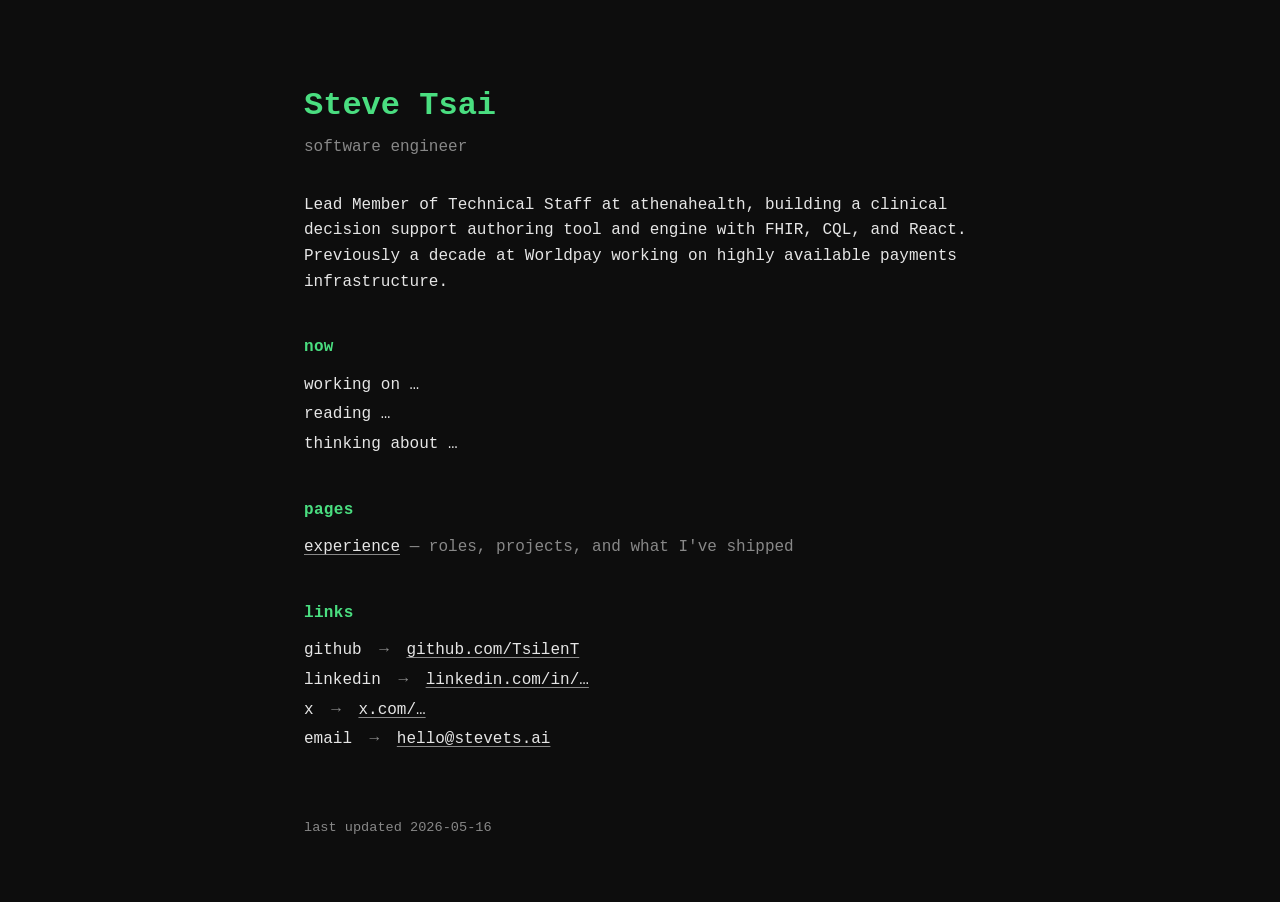
==== index.html @ f7899eb7 "Update current role to athenahealth LMTS" ====
<!DOCTYPE html>
<html lang="en">
<head>
  <meta charset="UTF-8">
  <meta name="viewport" content="width=device-width, initial-scale=1.0">
  <meta name="description" content="Steve Tsai — software engineer">
  <link rel="icon" type="image/svg+xml" href="favicon.svg">
  <link rel="stylesheet" href="style.css">
  <title>Steve Tsai</title>
</head>
<body>
  <main>
    <h1>Steve Tsai</h1>
    <p class="tagline">software engineer</p>

    <p>Lead Member of Technical Staff at athenahealth, building a clinical decision support authoring tool and engine with FHIR, CQL, and React. Previously a decade at Worldpay working on highly available payments infrastructure.</p>

    <h2>now</h2>
    <ul>
      <li>working on …</li>
      <li>reading …</li>
      <li>thinking about …</li>
    </ul>

    <h2>pages</h2>
    <ul>
      <li><a href="experience.html">experience</a> <span class="dim">— roles, projects, and what I've shipped</span></li>
    </ul>

    <h2>links</h2>
    <ul>
      <li>github <span class="arrow">→</span> <a href="https://github.com/TsilenT">github.com/TsilenT</a></li>
      <li>linkedin <span class="arrow">→</span> <a href="#">linkedin.com/in/…</a></li>
      <li>x <span class="arrow">→</span> <a href="#">x.com/…</a></li>
      <li>email <span class="arrow">→</span> <a href="mailto:hello@stevets.ai">hello@stevets.ai</a></li>
    </ul>

    <footer>last updated 2026-05-16</footer>
  </main>
</body>
</html>
---- style.css ----
:root {
  --bg: #0d0d0d;
  --fg: #e6e6e6;
  --dim: #888;
  --accent: #4ade80;
}
* { box-sizing: border-box; }
html, body {
  margin: 0;
  padding: 0;
  background: var(--bg);
  color: var(--fg);
  font-family: ui-monospace, "SF Mono", Menlo, Consolas, monospace;
  font-size: 16px;
  line-height: 1.6;
}
main {
  max-width: 720px;
  margin: 0 auto;
  padding: 5rem 1.5rem 4rem;
}
h1 {
  font-size: 2rem;
  margin: 0 0 0.25rem;
  color: var(--accent);
  font-weight: 600;
}
.tagline {
  color: var(--dim);
  margin: 0 0 2rem;
}
h2 {
  font-size: 1rem;
  color: var(--accent);
  font-weight: 600;
  margin: 2.5rem 0 0.75rem;
  text-transform: lowercase;
  letter-spacing: 0.02em;
}
h3 {
  font-size: 1rem;
  color: var(--fg);
  font-weight: 600;
  margin: 1.75rem 0 0.25rem;
}
p { margin: 0 0 1rem; }
ul {
  list-style: none;
  padding: 0;
  margin: 0;
}
li { margin: 0.25rem 0; }
a {
  color: var(--fg);
  text-decoration: underline;
  text-decoration-color: var(--dim);
  text-underline-offset: 3px;
}
a:hover {
  color: var(--accent);
  text-decoration-color: var(--accent);
}
.arrow { color: var(--dim); margin: 0 0.5rem; }
.dim { color: var(--dim); }
.date { color: var(--dim); font-size: 0.9rem; margin: 0 0 0.5rem; }
.role {
  margin: 1.5rem 0 1.75rem;
  padding-left: 1rem;
  border-left: 1px solid #222;
}
.role ul { margin-top: 0.5rem; }
.role li {
  position: relative;
  padding-left: 1.25rem;
  margin: 0.5rem 0;
  line-height: 1.55;
}
.role li::before {
  content: "-";
  color: var(--dim);
  position: absolute;
  left: 0;
}
nav { margin-bottom: 2rem; }
nav a { color: var(--dim); }
nav a:hover { color: var(--accent); }
footer {
  color: var(--dim);
  font-size: 0.85rem;
  margin-top: 4rem;
}
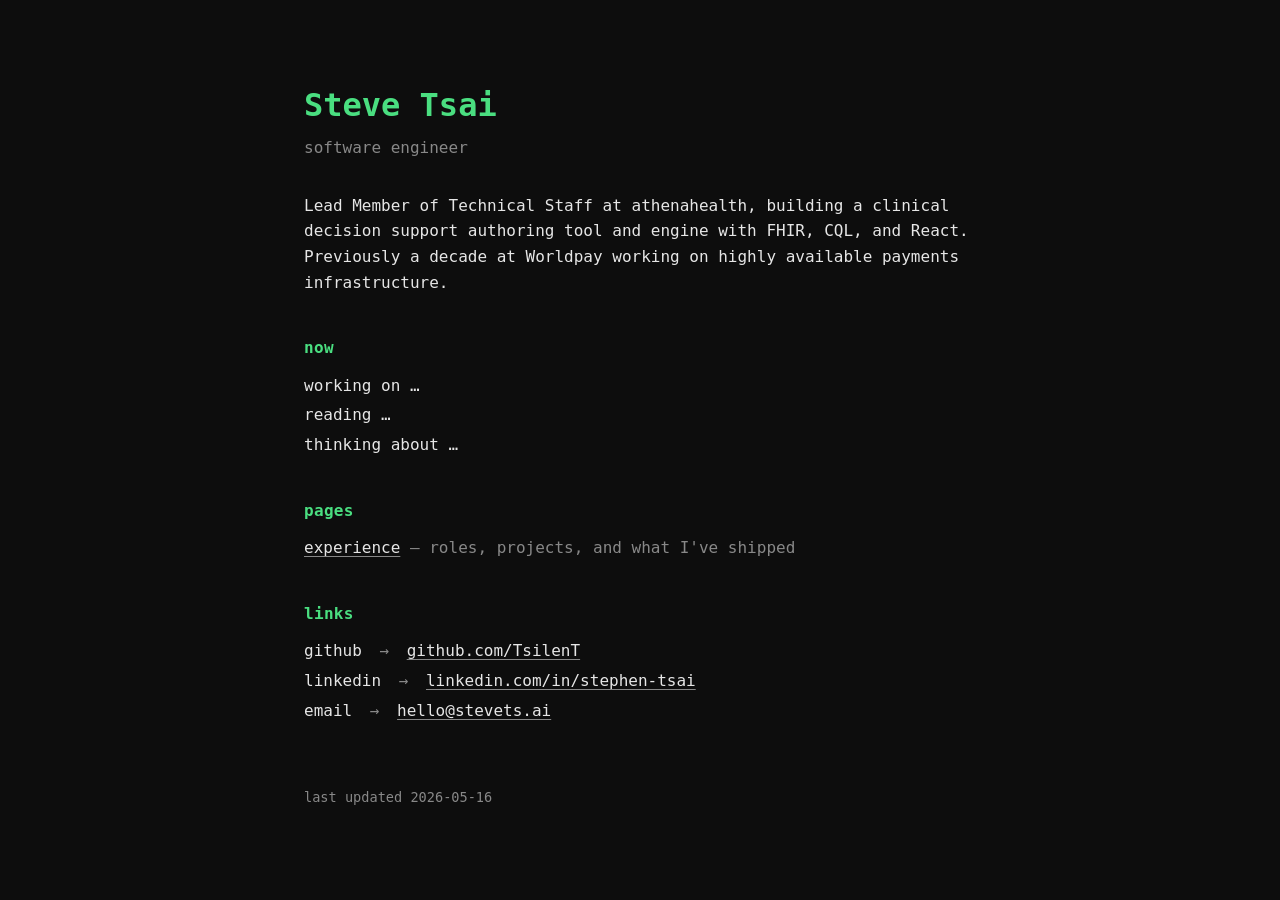
==== commit 9f077982: "Add real LinkedIn URL and drop X link" ====
--- a/index.html
+++ b/index.html
@@ -30,8 +30,7 @@
     <h2>links</h2>
     <ul>
       <li>github <span class="arrow">→</span> <a href="https://github.com/TsilenT">github.com/TsilenT</a></li>
-      <li>linkedin <span class="arrow">→</span> <a href="#">linkedin.com/in/…</a></li>
-      <li>x <span class="arrow">→</span> <a href="#">x.com/…</a></li>
+      <li>linkedin <span class="arrow">→</span> <a href="https://www.linkedin.com/in/stephen-tsai">linkedin.com/in/stephen-tsai</a></li>
       <li>email <span class="arrow">→</span> <a href="mailto:hello@stevets.ai">hello@stevets.ai</a></li>
     </ul>
 
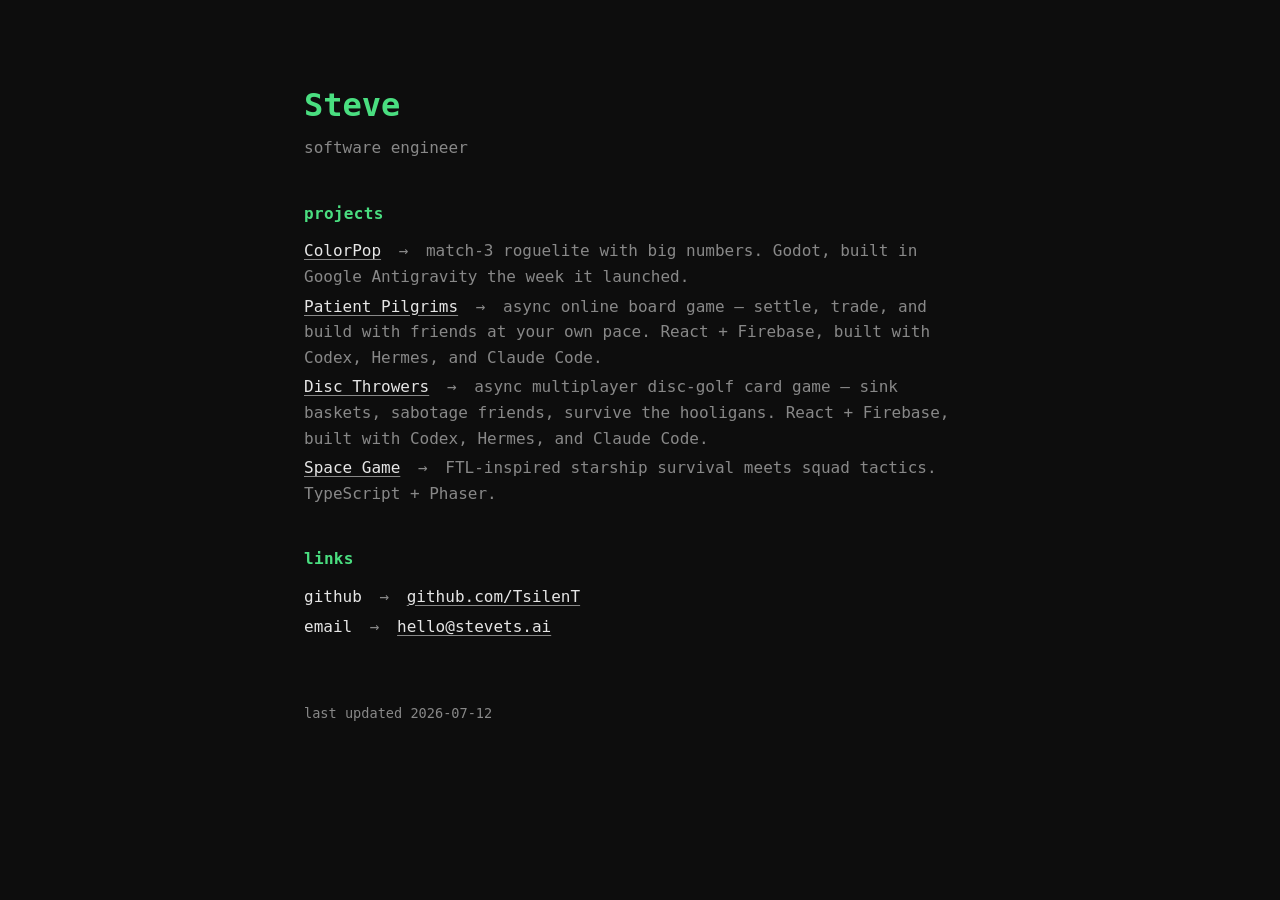
==== commit 4b62ae05: "Rework homepage around projects Co-Authored-By: Claude Fable 5 <noreply@anthropic.com> Claude-Sessio" ====
--- a/index.html
+++ b/index.html
@@ -3,38 +3,31 @@
 <head>
   <meta charset="UTF-8">
   <meta name="viewport" content="width=device-width, initial-scale=1.0">
-  <meta name="description" content="Steve Tsai — software engineer">
+  <meta name="description" content="Steve — software engineer">
   <link rel="icon" type="image/svg+xml" href="favicon.svg">
   <link rel="stylesheet" href="style.css">
-  <title>Steve Tsai</title>
+  <title>Steve</title>
 </head>
 <body>
   <main>
-    <h1>Steve Tsai</h1>
+    <h1>Steve</h1>
     <p class="tagline">software engineer</p>
 
-    <p>Lead Member of Technical Staff at athenahealth, building a clinical decision support authoring tool and engine with FHIR, CQL, and React. Previously a decade at Worldpay working on highly available payments infrastructure.</p>
-
-    <h2>now</h2>
+    <h2>projects</h2>
     <ul>
-      <li>working on …</li>
-      <li>reading …</li>
-      <li>thinking about …</li>
-    </ul>
-
-    <h2>pages</h2>
-    <ul>
-      <li><a href="experience.html">experience</a> <span class="dim">— roles, projects, and what I've shipped</span></li>
+      <li><a href="https://colorpop.stevets.ai">ColorPop</a> <span class="arrow">→</span> <span class="dim">match-3 roguelite with big numbers. Godot, built in Google Antigravity the week it launched.</span></li>
+      <li><a href="https://patientpilgrims.stevets.ai">Patient Pilgrims</a> <span class="arrow">→</span> <span class="dim">async online board game — settle, trade, and build with friends at your own pace. React + Firebase, built with Codex, Hermes, and Claude Code.</span></li>
+      <li><a href="https://discthrowers.stevets.ai">Disc Throwers</a> <span class="arrow">→</span> <span class="dim">async multiplayer disc-golf card game — sink baskets, sabotage friends, survive the hooligans. React + Firebase, built with Codex, Hermes, and Claude Code.</span></li>
+      <li><a href="https://spacegame.stevets.ai">Space Game</a> <span class="arrow">→</span> <span class="dim">FTL-inspired starship survival meets squad tactics. TypeScript + Phaser.</span></li>
     </ul>
 
     <h2>links</h2>
     <ul>
       <li>github <span class="arrow">→</span> <a href="https://github.com/TsilenT">github.com/TsilenT</a></li>
-      <li>linkedin <span class="arrow">→</span> <a href="https://www.linkedin.com/in/stephen-tsai">linkedin.com/in/stephen-tsai</a></li>
       <li>email <span class="arrow">→</span> <a href="mailto:hello@stevets.ai">hello@stevets.ai</a></li>
     </ul>
 
-    <footer>last updated 2026-05-16</footer>
+    <footer>last updated 2026-07-12</footer>
   </main>
 </body>
 </html>
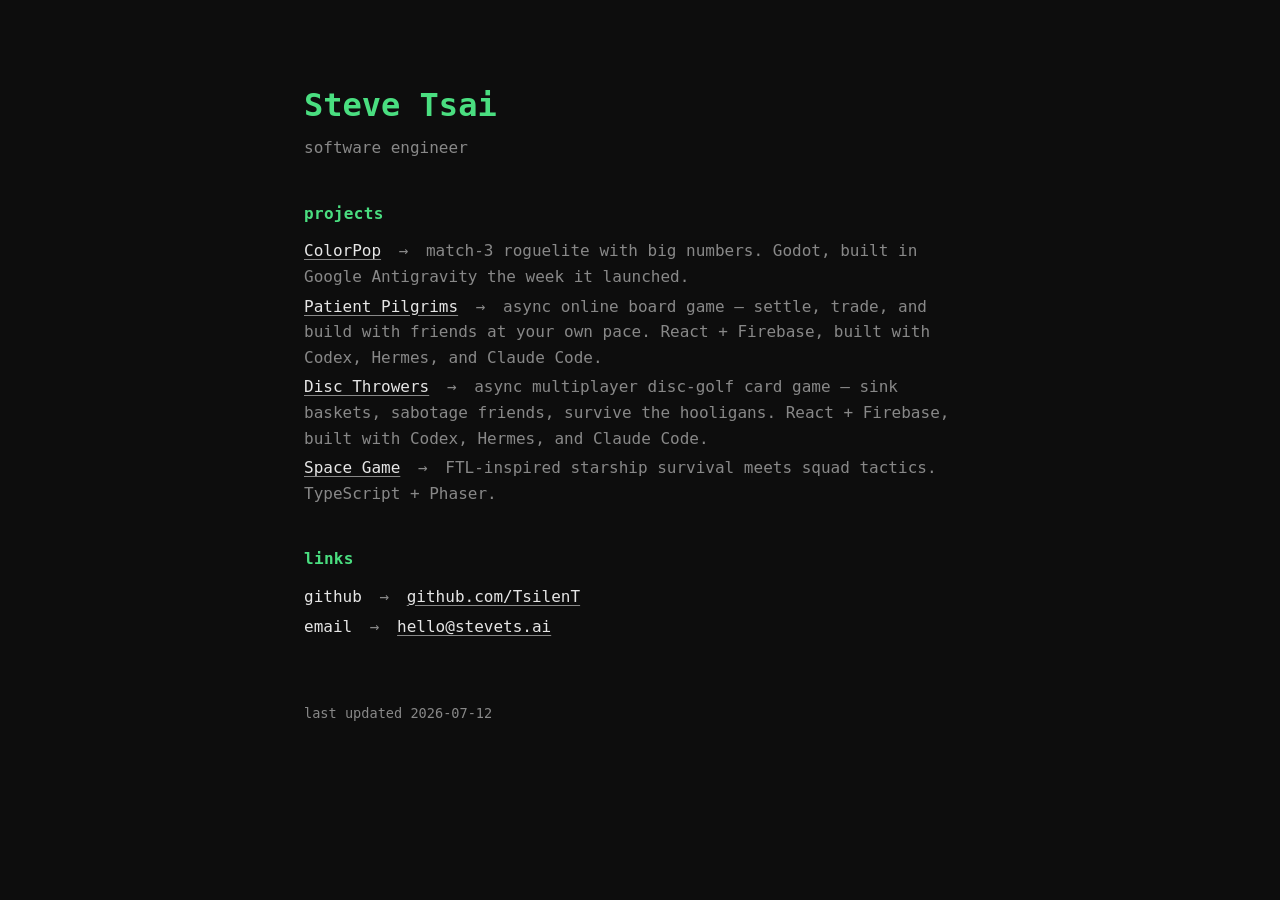
==== commit d973c2c4: "Restore full name Co-Authored-By: Claude Fable 5 <noreply@anthropic.com> Claude-Session: https://cla" ====
--- a/index.html
+++ b/index.html
@@ -3,14 +3,14 @@
 <head>
   <meta charset="UTF-8">
   <meta name="viewport" content="width=device-width, initial-scale=1.0">
-  <meta name="description" content="Steve — software engineer">
+  <meta name="description" content="Steve Tsai — software engineer">
   <link rel="icon" type="image/svg+xml" href="favicon.svg">
   <link rel="stylesheet" href="style.css">
-  <title>Steve</title>
+  <title>Steve Tsai</title>
 </head>
 <body>
   <main>
-    <h1>Steve</h1>
+    <h1>Steve Tsai</h1>
     <p class="tagline">software engineer</p>
 
     <h2>projects</h2>
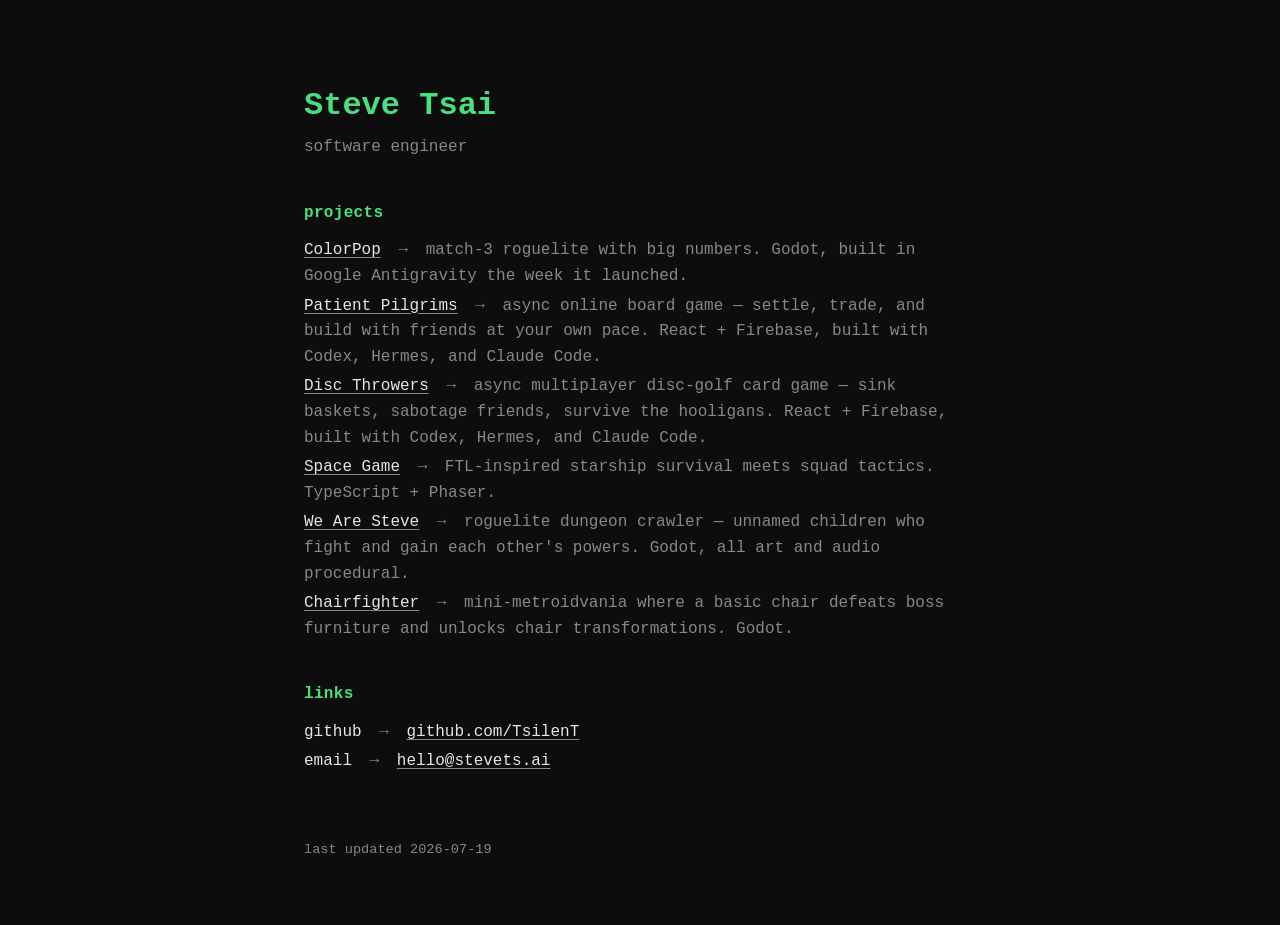
==== commit 5a56823f: "Add We Are Steve and Chairfighter to projects Co-Authored-By: Claude Fable 5 <noreply@anthropic.com>" ====
--- a/index.html
+++ b/index.html
@@ -19,6 +19,8 @@
       <li><a href="https://patientpilgrims.stevets.ai">Patient Pilgrims</a> <span class="arrow">→</span> <span class="dim">async online board game — settle, trade, and build with friends at your own pace. React + Firebase, built with Codex, Hermes, and Claude Code.</span></li>
       <li><a href="https://discthrowers.stevets.ai">Disc Throwers</a> <span class="arrow">→</span> <span class="dim">async multiplayer disc-golf card game — sink baskets, sabotage friends, survive the hooligans. React + Firebase, built with Codex, Hermes, and Claude Code.</span></li>
       <li><a href="https://spacegame.stevets.ai">Space Game</a> <span class="arrow">→</span> <span class="dim">FTL-inspired starship survival meets squad tactics. TypeScript + Phaser.</span></li>
+      <li><a href="https://wearesteve.stevets.ai">We Are Steve</a> <span class="arrow">→</span> <span class="dim">roguelite dungeon crawler — unnamed children who fight and gain each other's powers. Godot, all art and audio procedural.</span></li>
+      <li><a href="https://chairfighter.stevets.ai">Chairfighter</a> <span class="arrow">→</span> <span class="dim">mini-metroidvania where a basic chair defeats boss furniture and unlocks chair transformations. Godot.</span></li>
     </ul>
 
     <h2>links</h2>
@@ -27,7 +29,7 @@
       <li>email <span class="arrow">→</span> <a href="mailto:hello@stevets.ai">hello@stevets.ai</a></li>
     </ul>
 
-    <footer>last updated 2026-07-12</footer>
+    <footer>last updated 2026-07-19</footer>
   </main>
 </body>
 </html>
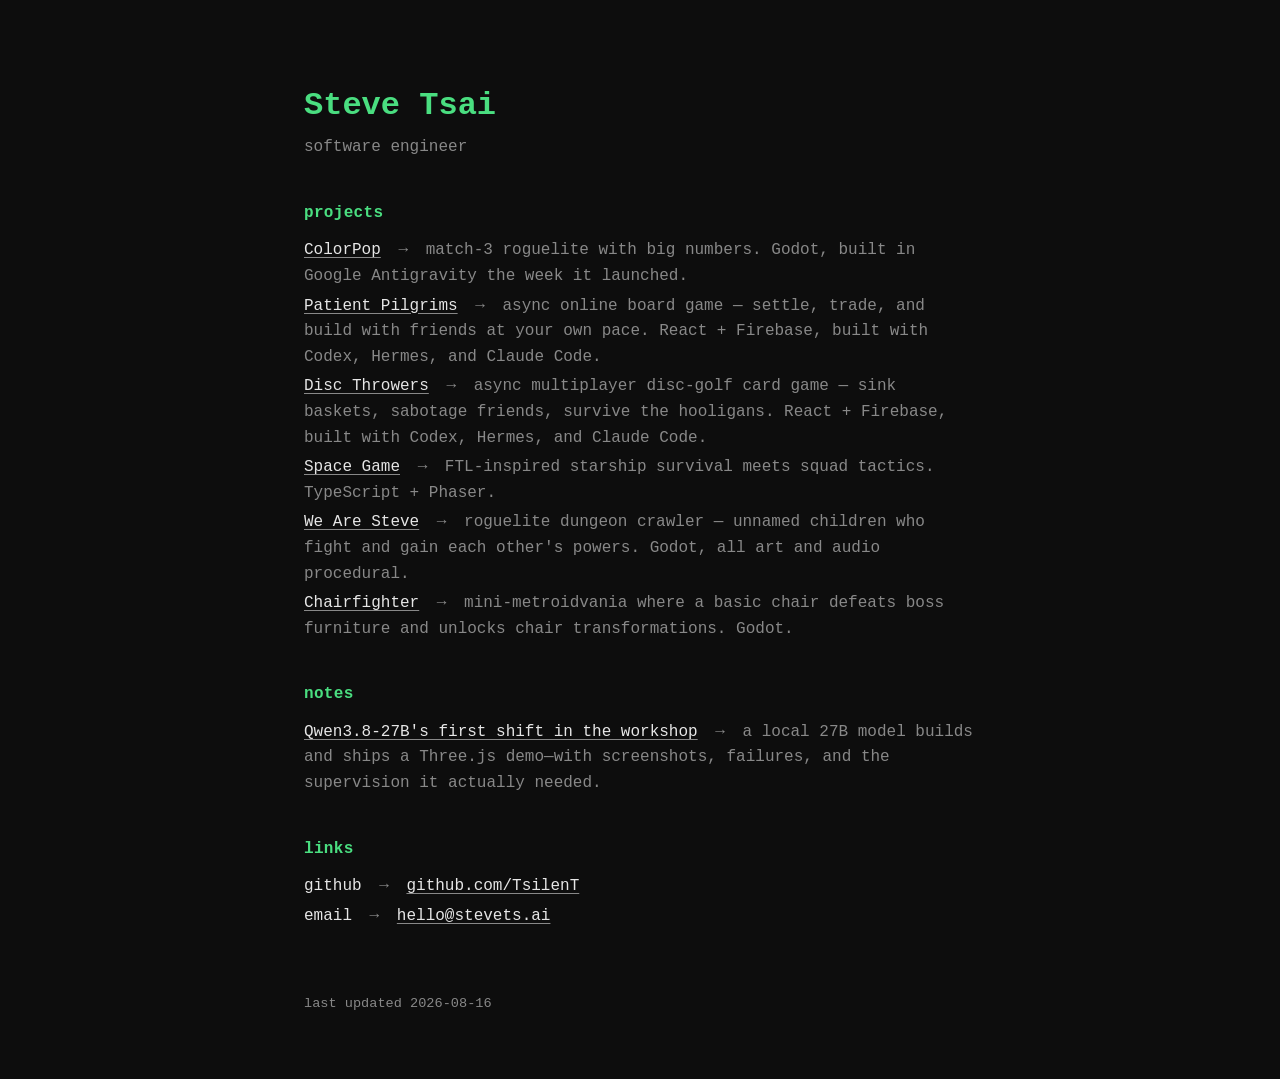
==== commit 44447c0e: "docs: publish Qwen3.8 first impressions" ====
--- a/index.html
+++ b/index.html
@@ -23,13 +23,18 @@
       <li><a href="https://chairfighter.stevets.ai">Chairfighter</a> <span class="arrow">→</span> <span class="dim">mini-metroidvania where a basic chair defeats boss furniture and unlocks chair transformations. Godot.</span></li>
     </ul>
 
+    <h2>notes</h2>
+    <ul>
+      <li><a href="qwen3-8-first-impressions/">Qwen3.8-27B's first shift in the workshop</a> <span class="arrow">→</span> <span class="dim">a local 27B model builds and ships a Three.js demo—with screenshots, failures, and the supervision it actually needed.</span></li>
+    </ul>
+
     <h2>links</h2>
     <ul>
       <li>github <span class="arrow">→</span> <a href="https://github.com/TsilenT">github.com/TsilenT</a></li>
       <li>email <span class="arrow">→</span> <a href="mailto:hello@stevets.ai">hello@stevets.ai</a></li>
     </ul>
 
-    <footer>last updated 2026-07-19</footer>
+    <footer>last updated 2026-08-16</footer>
   </main>
 </body>
 </html>
--- a/style.css
+++ b/style.css
@@ -89,3 +89,73 @@
   font-size: 0.85rem;
   margin-top: 4rem;
 }
+
+.article { max-width: 880px; }
+.article h1 { line-height: 1.2; margin-bottom: 0.75rem; }
+.article h2 { margin-top: 3.25rem; }
+.article p { max-width: 76ch; }
+.article strong { color: var(--fg); }
+.article code {
+  color: #b6f7cb;
+  background: #151515;
+  padding: 0.1rem 0.3rem;
+  border-radius: 3px;
+}
+.article pre {
+  overflow-x: auto;
+  margin: 1.5rem 0;
+  padding: 1rem 1.1rem;
+  border: 1px solid #252525;
+  border-radius: 6px;
+  background: #111;
+  line-height: 1.45;
+}
+.article pre code { padding: 0; background: transparent; }
+.article figure { margin: 2rem 0; }
+.article figure img {
+  display: block;
+  width: 100%;
+  height: auto;
+  border: 1px solid #252525;
+  border-radius: 6px;
+  background: #050505;
+}
+.article figcaption {
+  color: var(--dim);
+  font-size: 0.85rem;
+  line-height: 1.5;
+  margin-top: 0.6rem;
+}
+.article .hero { margin-top: 2.5rem; }
+.figure-grid {
+  display: grid;
+  grid-template-columns: minmax(0, 3fr) minmax(180px, 1fr);
+  gap: 1rem;
+  align-items: start;
+  margin: 2rem 0;
+}
+.figure-grid figure { margin: 0; }
+.figure-grid figure:nth-child(2) img {
+  max-height: 620px;
+  object-fit: contain;
+}
+.bullets {
+  list-style: none;
+  margin: 1rem 0 1.5rem;
+}
+.bullets li {
+  position: relative;
+  padding-left: 1.25rem;
+  margin: 0.65rem 0;
+}
+.bullets li::before {
+  content: "-";
+  position: absolute;
+  left: 0;
+  color: var(--accent);
+}
+@media (max-width: 680px) {
+  main { padding-top: 2.5rem; }
+  .figure-grid { grid-template-columns: 1fr; }
+  .figure-grid figure:nth-child(2) img { max-height: none; }
+}
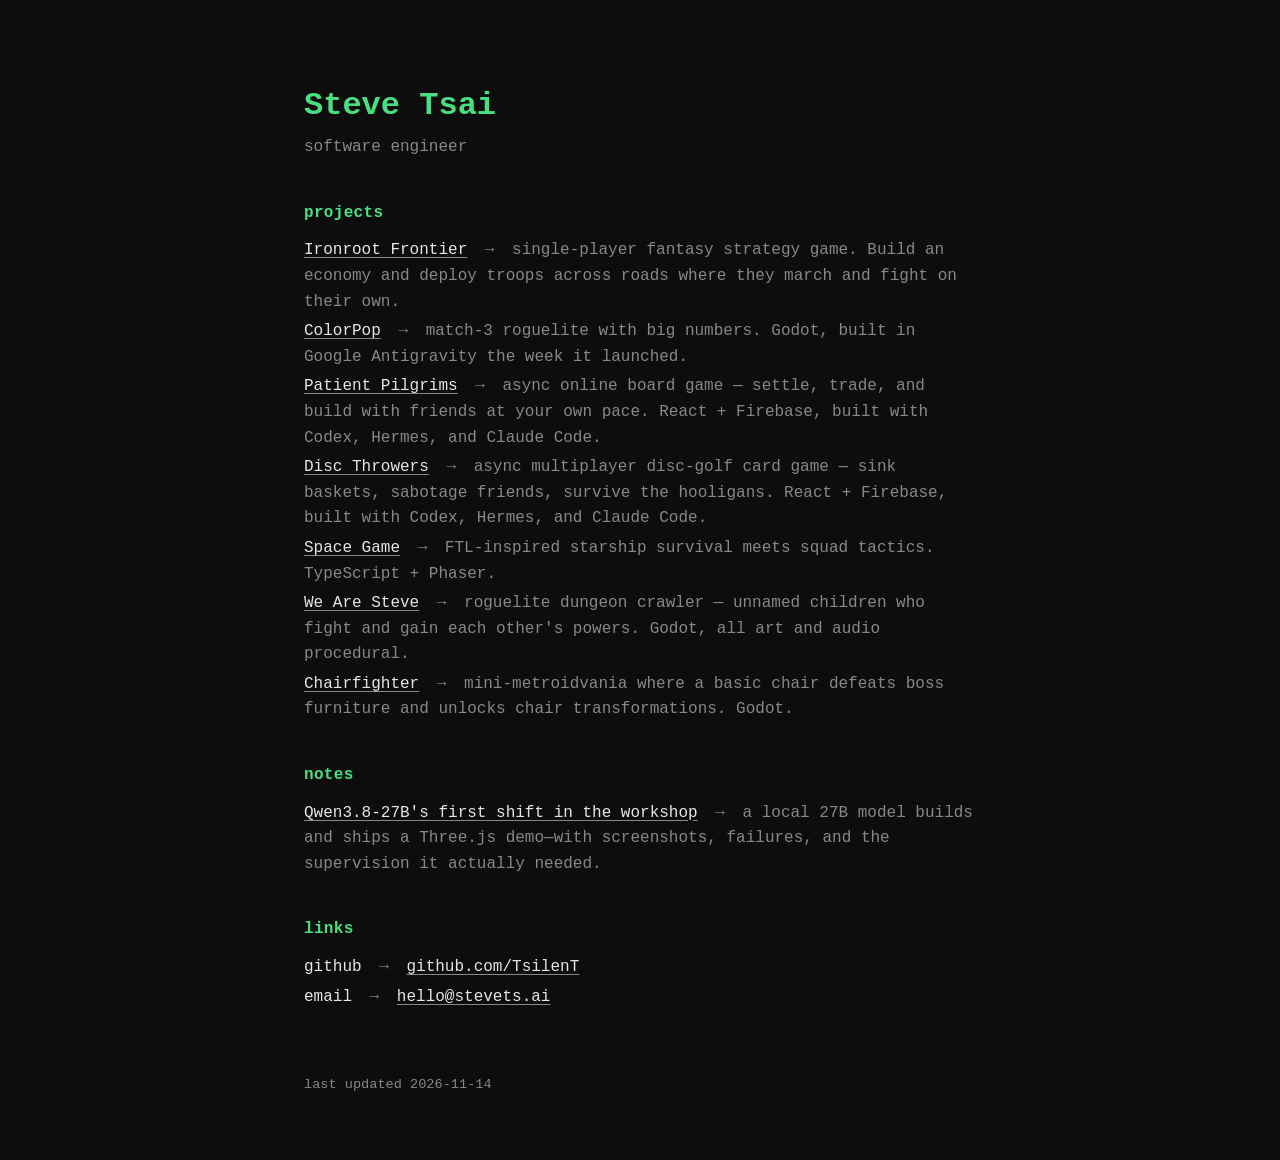
==== commit 922407e4: "Add Ironroot Frontier to projects" ====
--- a/index.html
+++ b/index.html
@@ -15,6 +15,7 @@
 
     <h2>projects</h2>
     <ul>
+      <li><a href="https://ironroot.stevets.ai/">Ironroot Frontier</a> <span class="arrow">→</span> <span class="dim">single-player fantasy strategy game. Build an economy and deploy troops across roads where they march and fight on their own.</span></li>
       <li><a href="https://colorpop.stevets.ai">ColorPop</a> <span class="arrow">→</span> <span class="dim">match-3 roguelite with big numbers. Godot, built in Google Antigravity the week it launched.</span></li>
       <li><a href="https://patientpilgrims.stevets.ai">Patient Pilgrims</a> <span class="arrow">→</span> <span class="dim">async online board game — settle, trade, and build with friends at your own pace. React + Firebase, built with Codex, Hermes, and Claude Code.</span></li>
       <li><a href="https://discthrowers.stevets.ai">Disc Throwers</a> <span class="arrow">→</span> <span class="dim">async multiplayer disc-golf card game — sink baskets, sabotage friends, survive the hooligans. React + Firebase, built with Codex, Hermes, and Claude Code.</span></li>
@@ -34,7 +35,7 @@
       <li>email <span class="arrow">→</span> <a href="mailto:hello@stevets.ai">hello@stevets.ai</a></li>
     </ul>
 
-    <footer>last updated 2026-08-16</footer>
+    <footer>last updated 2026-11-14</footer>
   </main>
 </body>
 </html>
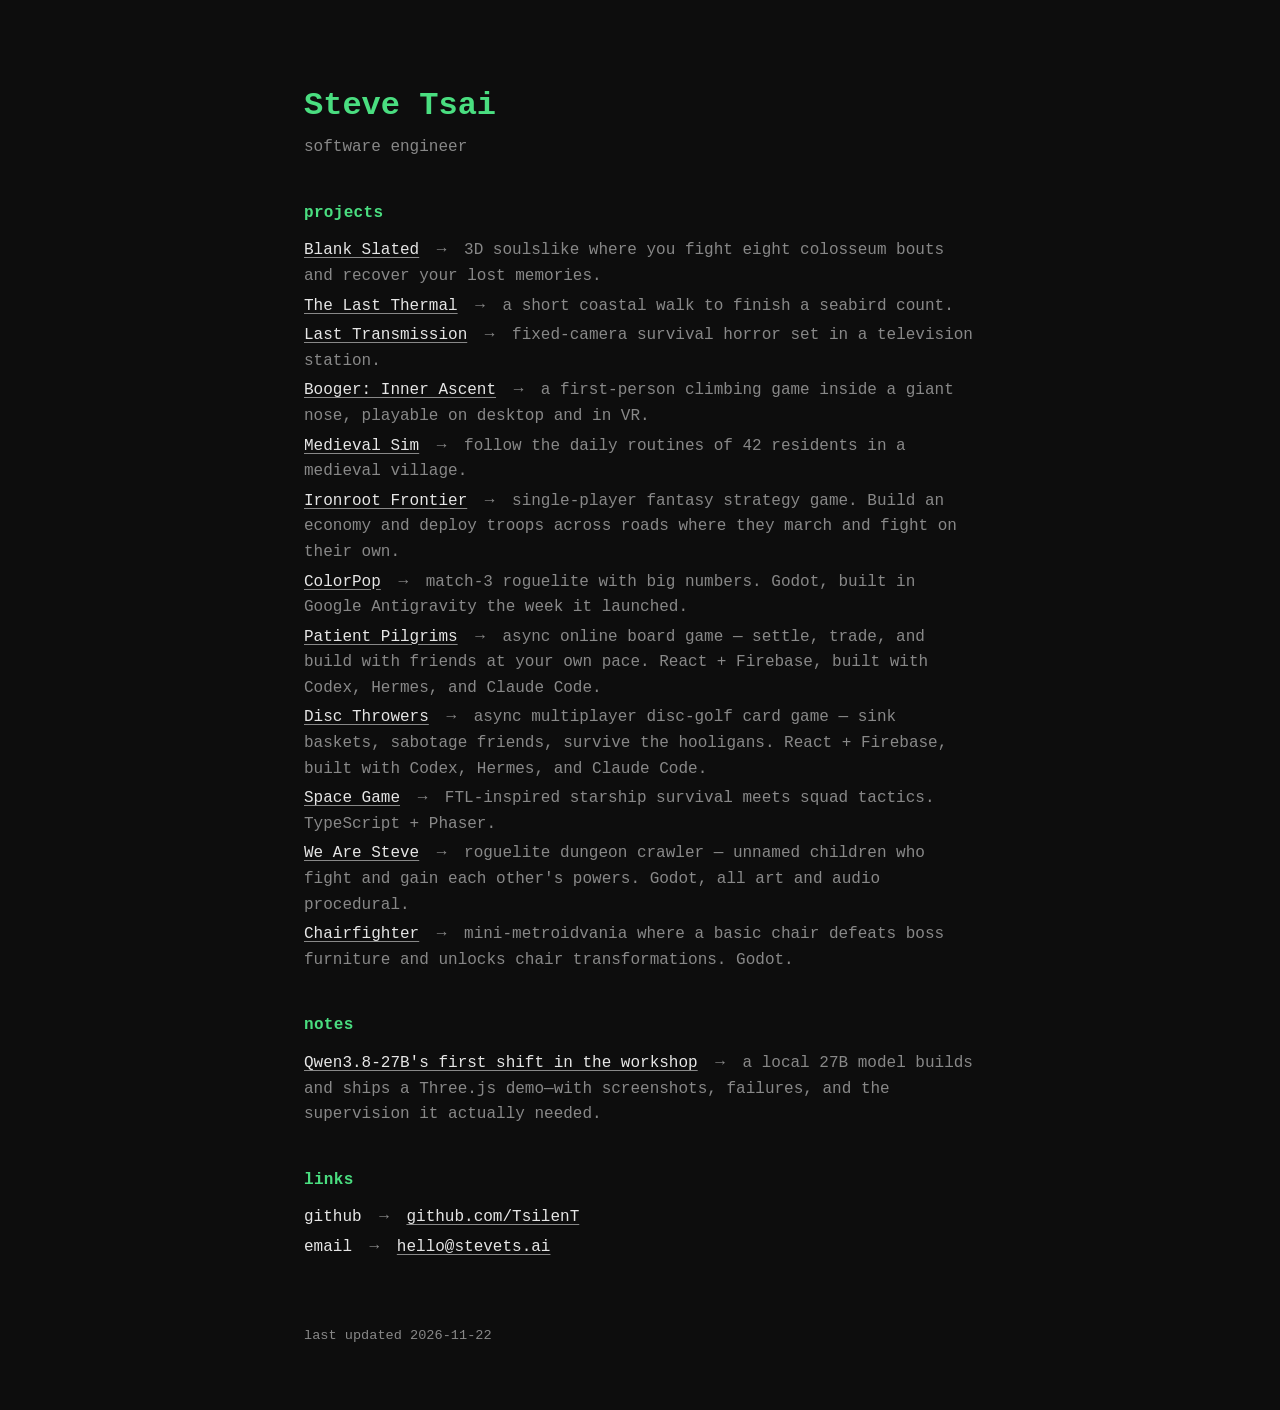
==== commit f2d385be: "Add five games to the homepage" ====
--- a/index.html
+++ b/index.html
@@ -15,6 +15,11 @@
 
     <h2>projects</h2>
     <ul>
+      <li><a href="https://blankslated.stevets.ai/">Blank Slated</a> <span class="arrow">→</span> <span class="dim">3D soulslike where you fight eight colosseum bouts and recover your lost memories.</span></li>
+      <li><a href="https://thermal.stevets.ai/">The Last Thermal</a> <span class="arrow">→</span> <span class="dim">a short coastal walk to finish a seabird count.</span></li>
+      <li><a href="https://last-transmission.stevets.ai/">Last Transmission</a> <span class="arrow">→</span> <span class="dim">fixed-camera survival horror set in a television station.</span></li>
+      <li><a href="https://innerascent.stevets.ai/">Booger: Inner Ascent</a> <span class="arrow">→</span> <span class="dim">a first-person climbing game inside a giant nose, playable on desktop and in VR.</span></li>
+      <li><a href="https://medieval.stevets.ai/">Medieval Sim</a> <span class="arrow">→</span> <span class="dim">follow the daily routines of 42 residents in a medieval village.</span></li>
       <li><a href="https://ironroot.stevets.ai/">Ironroot Frontier</a> <span class="arrow">→</span> <span class="dim">single-player fantasy strategy game. Build an economy and deploy troops across roads where they march and fight on their own.</span></li>
       <li><a href="https://colorpop.stevets.ai">ColorPop</a> <span class="arrow">→</span> <span class="dim">match-3 roguelite with big numbers. Godot, built in Google Antigravity the week it launched.</span></li>
       <li><a href="https://patientpilgrims.stevets.ai">Patient Pilgrims</a> <span class="arrow">→</span> <span class="dim">async online board game — settle, trade, and build with friends at your own pace. React + Firebase, built with Codex, Hermes, and Claude Code.</span></li>
@@ -35,7 +40,7 @@
       <li>email <span class="arrow">→</span> <a href="mailto:hello@stevets.ai">hello@stevets.ai</a></li>
     </ul>
 
-    <footer>last updated 2026-11-14</footer>
+    <footer>last updated 2026-11-22</footer>
   </main>
 </body>
 </html>
